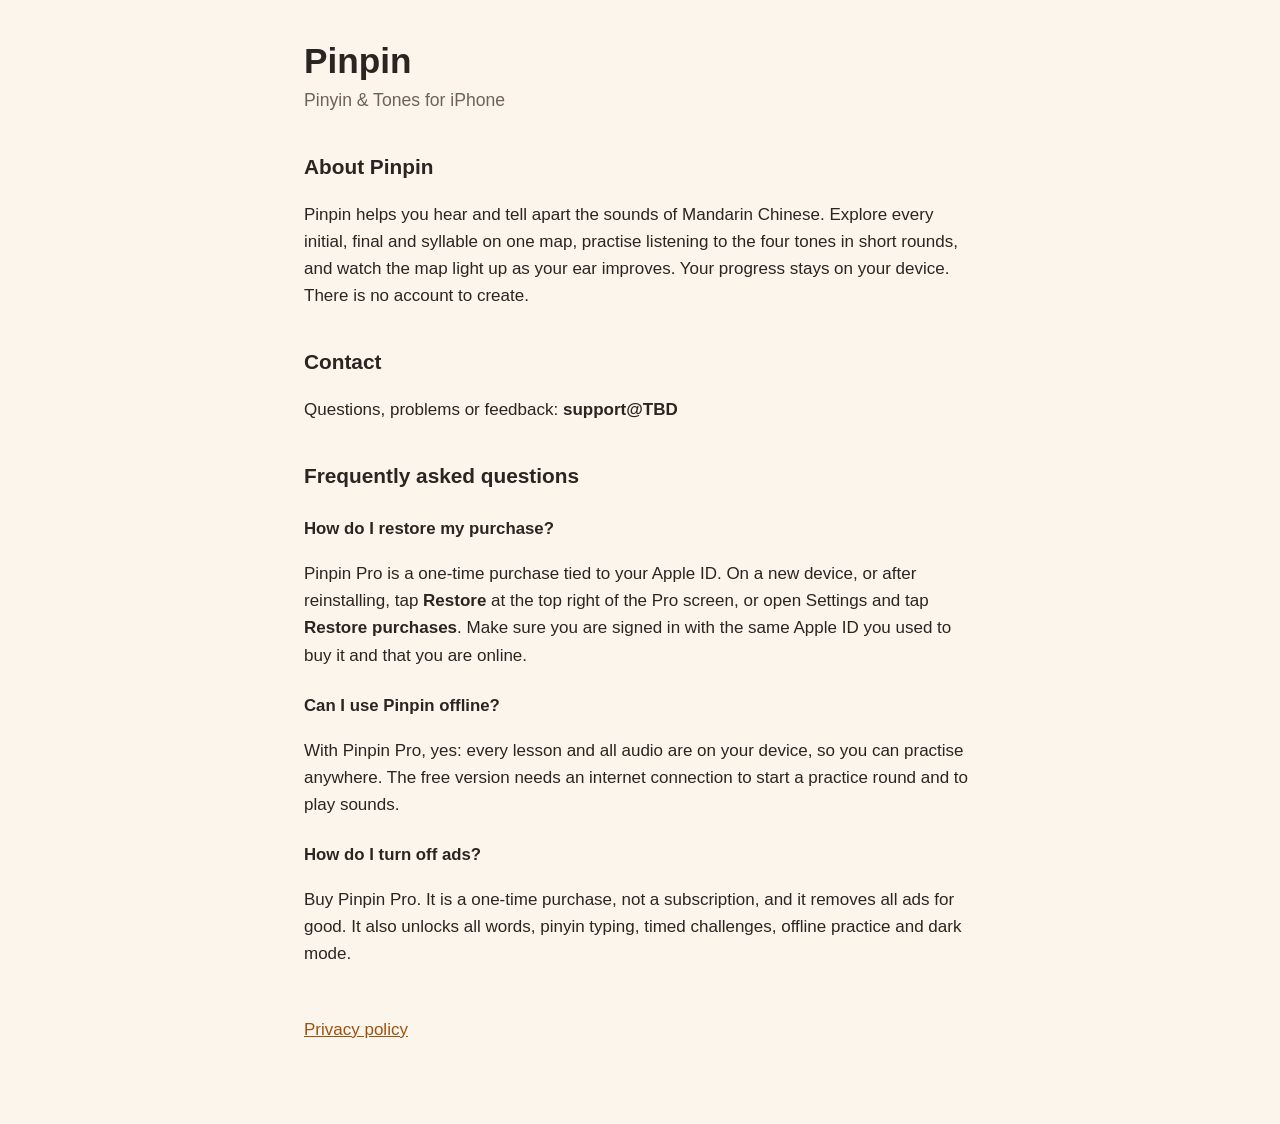
==== index.html @ b57d35e9 "Add the support page and privacy policy Co-Authored-By: Claude Opus 5.5 (1M context) <noreply@anthro" ====
<!doctype html>
<html lang="en">
<head>
<meta charset="utf-8">
<meta name="viewport" content="width=device-width, initial-scale=1">
<title>Pinpin — Pinyin &amp; Tones · Support</title>
<meta name="description" content="Support for Pinpin, an iPhone app for learning Mandarin pinyin and tones.">
<link rel="stylesheet" href="style.css">
</head>
<body>
<main>
<header>
  <h1>Pinpin</h1>
  <p class="lede">Pinyin &amp; Tones for iPhone</p>
</header>

<section>
  <h2>About Pinpin</h2>
  <p>Pinpin helps you hear and tell apart the sounds of Mandarin Chinese. Explore every initial, final and
  syllable on one map, practise listening to the four tones in short rounds, and watch the map light up as
  your ear improves. Your progress stays on your device. There is no account to create.</p>
</section>

<section>
  <h2>Contact</h2>
  <p>Questions, problems or feedback: <strong>support@TBD</strong></p>
</section>

<section>
  <h2>Frequently asked questions</h2>

  <h3>How do I restore my purchase?</h3>
  <p>Pinpin Pro is a one-time purchase tied to your Apple ID. On a new device, or after reinstalling, tap
  <strong>Restore</strong> at the top right of the Pro screen, or open Settings and tap
  <strong>Restore purchases</strong>. Make sure you are signed in with the same Apple ID you used to buy it
  and that you are online.</p>

  <h3>Can I use Pinpin offline?</h3>
  <p>With Pinpin Pro, yes: every lesson and all audio are on your device, so you can practise anywhere.
  The free version needs an internet connection to start a practice round and to play sounds.</p>

  <h3>How do I turn off ads?</h3>
  <p>Buy Pinpin Pro. It is a one-time purchase, not a subscription, and it removes all ads for good. It also
  unlocks all words, pinyin typing, timed challenges, offline practice and dark mode.</p>
</section>

<footer>
  <p><a href="privacy.html">Privacy policy</a></p>
</footer>
</main>
</body>
</html>
---- style.css ----
:root {
  color-scheme: light dark;
  --bg: #fbf5ec;
  --text: #2a2521;
  --muted: #6e6259;
  --accent: #9e5210;
}

@media (prefers-color-scheme: dark) {
  :root {
    --bg: #171411;
    --text: #ece6df;
    --muted: #a89d93;
    --accent: #f2a65a;
  }
}

body {
  margin: 0;
  background: var(--bg);
  color: var(--text);
  font: 17px/1.6 -apple-system, BlinkMacSystemFont, "Helvetica Neue", Helvetica, Arial, sans-serif;
}

main {
  max-width: 42rem;
  margin: 0 auto;
  padding: 2.5rem 1.25rem 4rem;
}

h1 { font-size: 2.2rem; line-height: 1.2; margin: 0; }
h2 { font-size: 1.3rem; margin: 2.25rem 0 0.5rem; }
h3 { font-size: 1.05rem; margin: 1.5rem 0 0.25rem; }
.lede { color: var(--muted); font-size: 1.1rem; margin: 0.25rem 0 0; }
a { color: var(--accent); }
ul { padding-left: 1.2rem; }
li { margin: 0.35rem 0; }
footer { margin-top: 3rem; color: var(--muted); }
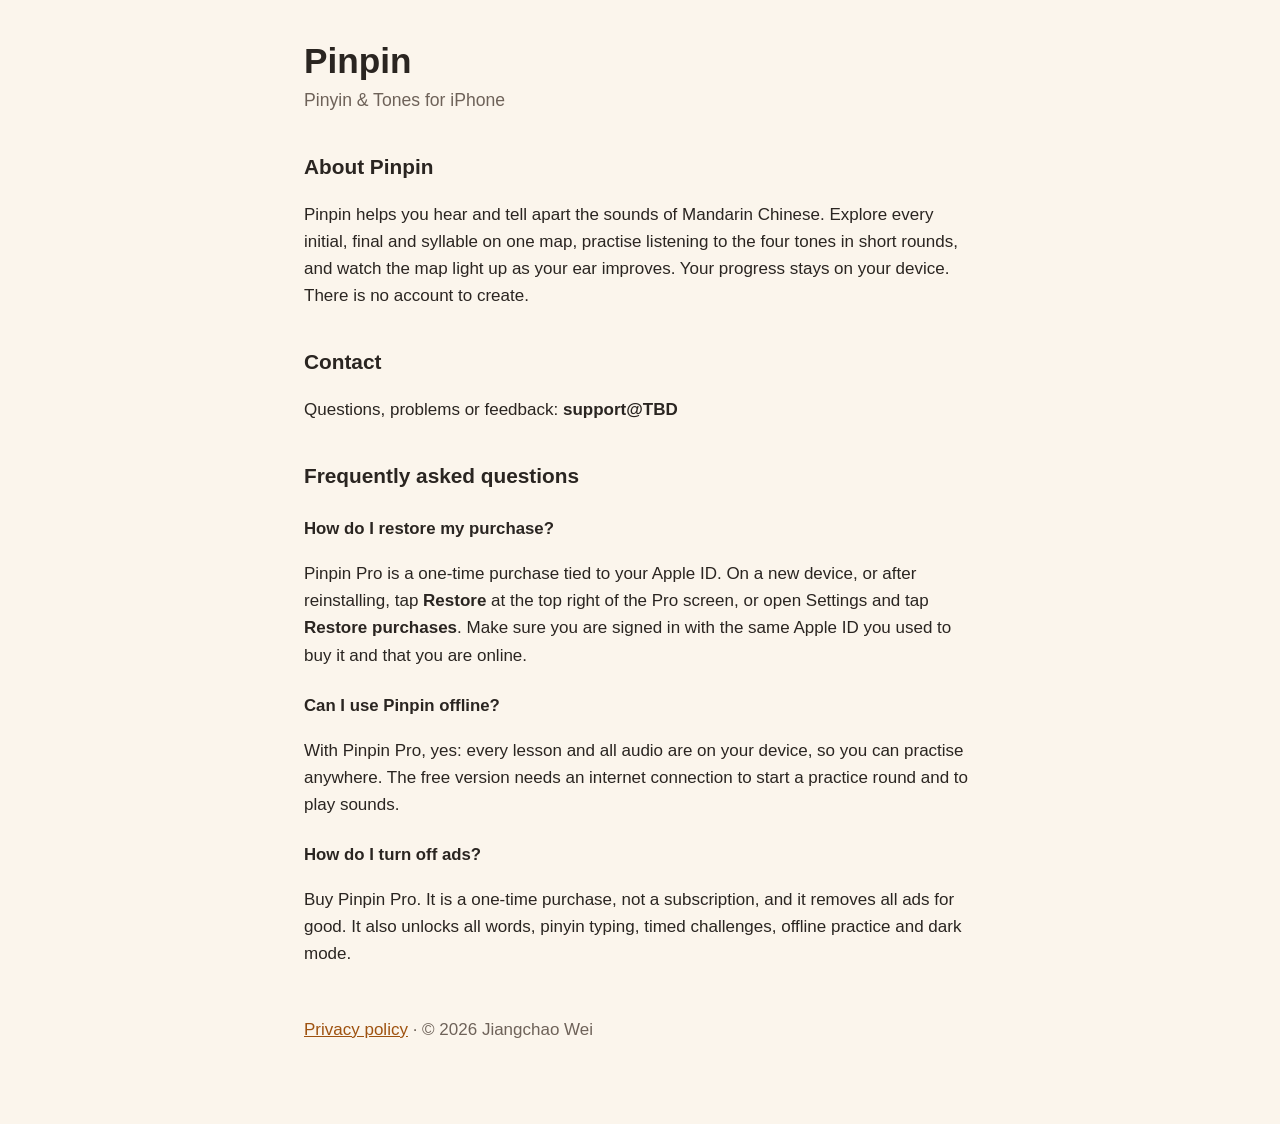
==== commit f1fc5370: "Name the developer in the privacy policy and footers Co-Authored-By: Claude Opus 5.5 (1M context) <n" ====
--- a/index.html
+++ b/index.html
@@ -45,7 +45,7 @@
 </section>
 
 <footer>
-  <p><a href="privacy.html">Privacy policy</a></p>
+  <p><a href="privacy.html">Privacy policy</a> · © 2026 Jiangchao Wei</p>
 </footer>
 </main>
 </body>
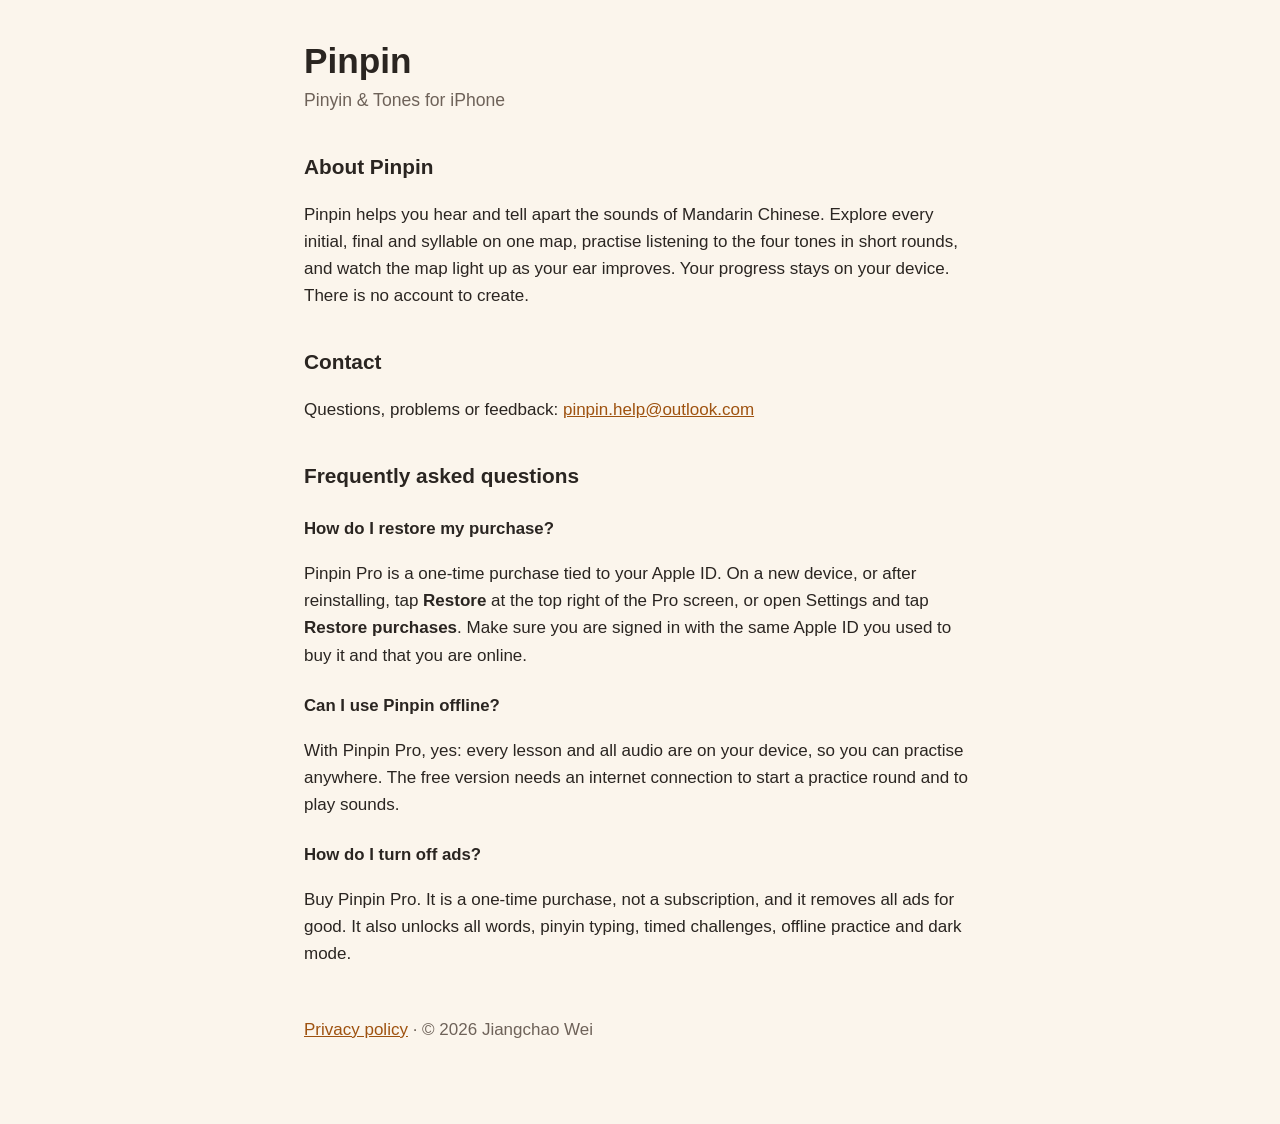
==== commit 83f64ea4: "Publish the support contact address Co-Authored-By: Claude Opus 5.5 (1M context) <noreply@anthropic." ====
--- a/index.html
+++ b/index.html
@@ -23,7 +23,7 @@
 
 <section>
   <h2>Contact</h2>
-  <p>Questions, problems or feedback: <strong>support@TBD</strong></p>
+  <p>Questions, problems or feedback: <a href="mailto:pinpin.help@outlook.com">pinpin.help@outlook.com</a></p>
 </section>
 
 <section>
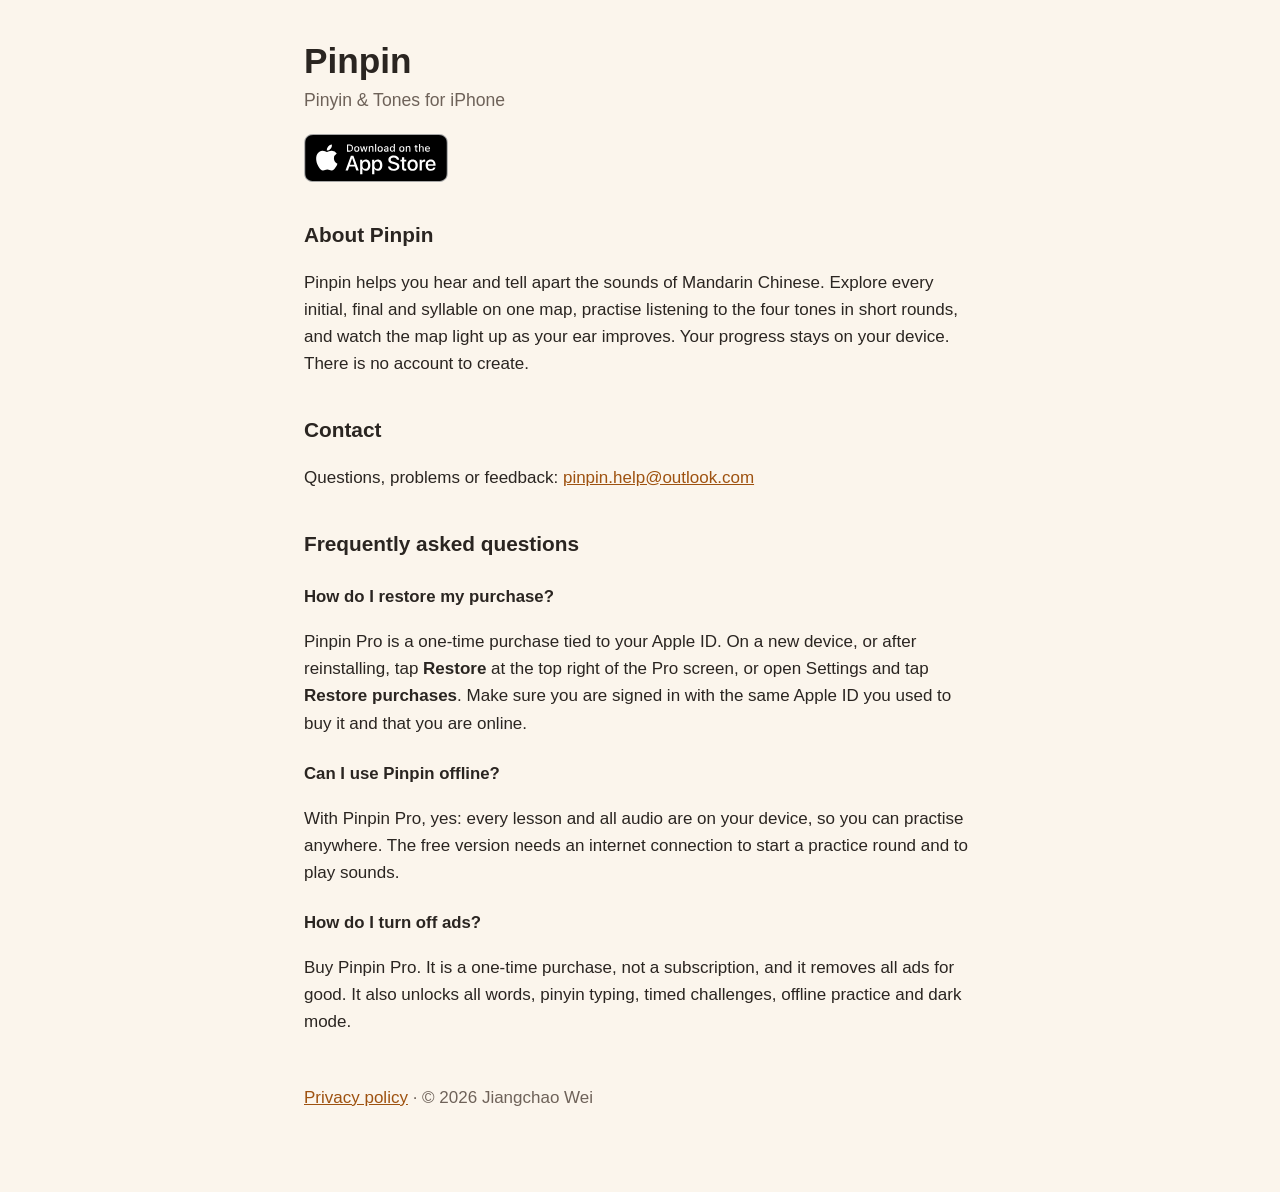
==== commit 9d59b6f4: "Add the App Store badge and Smart App Banner Link the support page to the live listing (id6796685811" ====
--- a/index.html
+++ b/index.html
@@ -5,6 +5,7 @@
 <meta name="viewport" content="width=device-width, initial-scale=1">
 <title>Pinpin — Pinyin &amp; Tones · Support</title>
 <meta name="description" content="Support for Pinpin, an iPhone app for learning Mandarin pinyin and tones.">
+<meta name="apple-itunes-app" content="app-id=6796685811">
 <link rel="stylesheet" href="style.css">
 </head>
 <body>
@@ -12,6 +13,14 @@
 <header>
   <h1>Pinpin</h1>
   <p class="lede">Pinyin &amp; Tones for iPhone</p>
+  <p class="badge">
+    <a href="https://apps.apple.com/app/id6796685811">
+      <picture>
+        <source srcset="badge-app-store-white.svg" media="(prefers-color-scheme: dark)">
+        <img src="badge-app-store-black.svg" alt="Download on the App Store" width="144" height="48">
+      </picture>
+    </a>
+  </p>
 </header>
 
 <section>
--- a/style.css
+++ b/style.css
@@ -32,6 +32,8 @@
 h2 { font-size: 1.3rem; margin: 2.25rem 0 0.5rem; }
 h3 { font-size: 1.05rem; margin: 1.5rem 0 0.25rem; }
 .lede { color: var(--muted); font-size: 1.1rem; margin: 0.25rem 0 0; }
+.badge { margin: 1.25rem 0 0; }
+.badge a, .badge img { display: inline-block; vertical-align: middle; }
 a { color: var(--accent); }
 ul { padding-left: 1.2rem; }
 li { margin: 0.35rem 0; }
